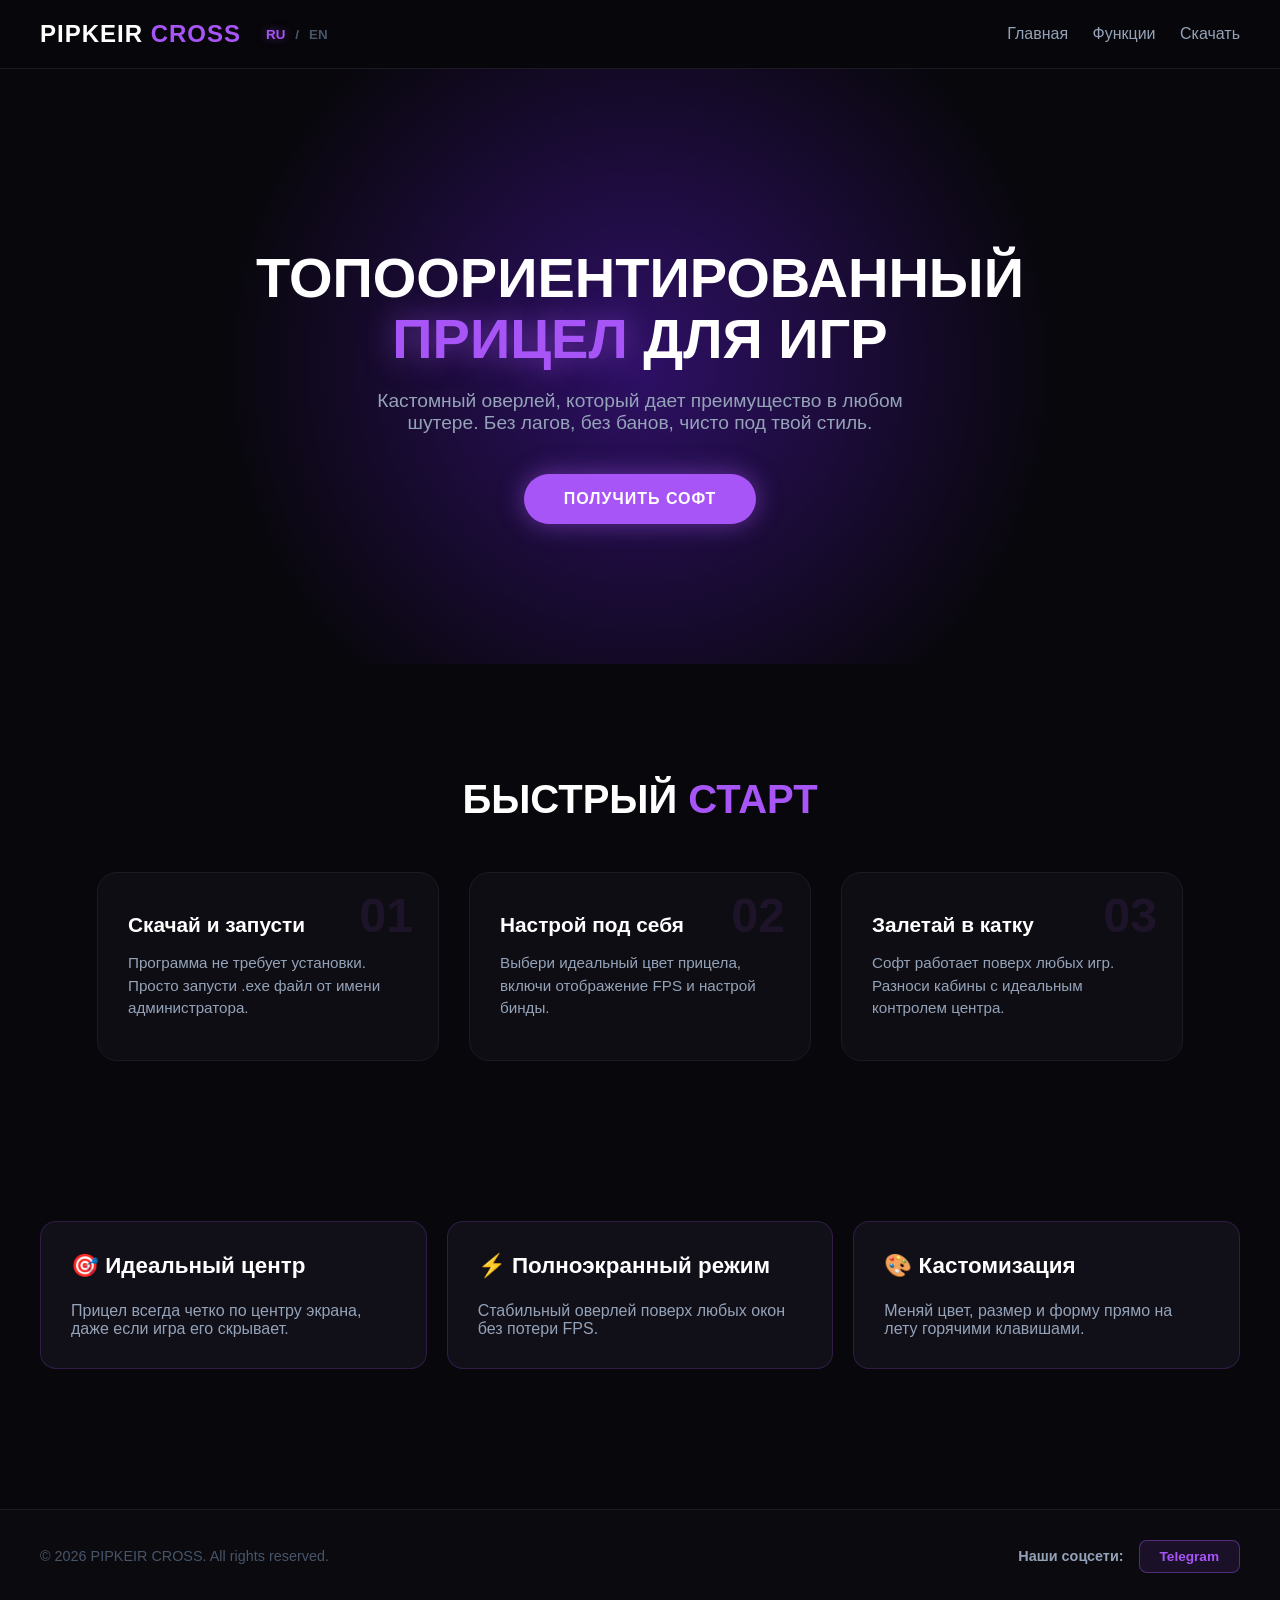
==== index.html @ e578c916 "Add files via upload" ====
<!DOCTYPE html>
<html lang="ru">
<head>
    <meta charset="UTF-8">
    <meta name="viewport" content="width=device-width, initial-scale=1.0">
    <title>PIPKEIR CROSSHAIR — Лучший прицел для шутеров</title>
    <link rel="stylesheet" href="style.css">
</head>
<body>

    <!-- Навигация (Шапка сайта) -->
    <nav class="navbar">
        <div class="nav-left">
            <div class="logo">PIPKEIR <span>CROSS</span></div>
            <div class="lang-switch">
                <button id="lang-ru" class="lang-btn active">RU</button>
                <span>/</span>
                <button id="lang-en" class="lang-btn">EN</button>
            </div>
        </div>
        <div class="nav-links">
            <a href="index.html" data-translate="nav-main">Главная</a>
            <a href="functions.html" data-translate="nav-features">Функции</a>
            <a href="#" data-translate="nav-download">Скачать</a>
        </div>
    </nav>

    <!-- Главный экран -->
    <header class="hero">
        <h1 data-translate="hero-title">ТОПООРИЕНТИРОВАННЫЙ <br><span>ПРИЦЕЛ</span> ДЛЯ ИГР</h1>
        <p data-translate="hero-subtitle">Кастомный оверлей, который дает преимущество в любом шутере. Без лагов, без банов, чисто под твой стиль.</p>
        <a href="#" class="download-btn" data-translate="hero-btn">ПОЛУЧИТЬ СОФТ</a>
    </header>

    <!-- Новая секция: Как это работает (Делает сайт длиннее и солиднее) -->
    <section class="how-it-works">
        <h2 data-translate="how-title">БЫСТРЫЙ <span>СТАРТ</span></h2>
        <div class="steps-container">
            <div class="step-card">
                <div class="step-num">01</div>
                <h4 data-translate="step1-title">Скачай и запусти</h4>
                <p data-translate="step1-desc">Программа не требует установки. Просто запусти .exe файл от имени администратора.</p>
            </div>
            <div class="step-card">
                <div class="step-num">02</div>
                <h4 data-translate="step2-title">Настрой под себя</h4>
                <p data-translate="step2-desc">Выбери идеальный цвет прицела, включи отображение FPS и настрой бинды.</p>
            </div>
            <div class="step-card">
                <div class="step-num">03</div>
                <h4 data-translate="step3-title">Залетай в катку</h4>
                <p data-translate="step3-desc">Софт работает поверх любых игр. Разноси кабины с идеальным контролем центра.</p>
            </div>
        </div>
    </section>

    <!-- Карточки в стиле Бенто -->
    <section class="features">
        <div class="bento-grid">
            <div class="bento-card">
                <h3 data-translate="card1-title">🎯 Идеальный центр</h3>
                <p data-translate="card1-desc">Прицел всегда четко по центру экрана, даже если игра его скрывает.</p>
            </div>
            <div class="bento-card">
                <h3 data-translate="card2-title">⚡ Полноэкранный режим</h3>
                <p data-translate="card2-desc">Стабильный оверлей поверх любых окон без потери FPS.</p>
            </div>
            <div class="bento-card">
                <h3 data-translate="card3-title">🎨 Кастомизация</h3>
                <p data-translate="card3-desc">Меняй цвет, размер и форму прямо на лету горячими клавишами.</p>
            </div>
        </div>
    </section>

    <script>
        const translations = {
            ru: {
                "nav-main": "Главная", "nav-features": "Функции", "nav-download": "Скачать",
                "hero-title": "ТОПООРИЕНТИРОВАННЫЙ <br><span>ПРИЦЕЛ</span> ДЛЯ ИГР",
                "hero-subtitle": "Кастомный оверлей, который дает преимущество в любом шутере. Без лагов, без банов, чисто под твой стиль.",
                "hero-btn": "ПОЛУЧИТЬ СОФТ",
                "how-title": "БЫСТРЫЙ <span>СТАРТ</span>",
                "step1-title": "Скачай и запусти", "step1-desc": "Программа не требует установки. Просто запусти .exe файл от имени администратора.",
                "step2-title": "Настрой под себя", "step2-desc": "Выбери идеальный цвет прицела, включи отображение FPS и настрой бинды.",
                "step3-title": "Залетай в катку", "step3-desc": "Софт работает поверх любых игр. Разноси кабины с идеальным контролем центра.",
                "card1-title": "🎯 Идеальный центр", "card1-desc": "Прицел всегда четко по центру экрана, даже если игра его скрывает.",
                "card2-title": "⚡ Полноэкранный режим", "card2-desc": "Стабильный оверлей поверх любых окон без потери FPS.",
                "card3-title": "🎨 Кастомизация", "card3-desc": "Меняй цвет, размер и форму прямо на лету горячими клавишами."
                "footer-social": "Наши соцсети:",
            },
            en: {
                "nav-main": "Home", "nav-features": "Features", "nav-download": "Download",
                "hero-title": "TOP-TIER <br><span>CROSSHAIR</span> FOR GAMES",
                "hero-subtitle": "Custom overlay that gives you an edge in any shooter. No lags, no bans, tailored exactly to your style.",
                "hero-btn": "GET SOFTWARE",
                "how-title": "QUICK <span>START</span>",
                "step1-title": "Download & Run", "step1-desc": "The program requires no installation. Just run the .exe file as administrator.",
                "step2-title": "Customize It", "step2-desc": "Choose your perfect crosshair color, enable FPS counter, and set up your hotkeys.",
                "step3-title": "Enter the Game", "step3-desc": "The software works on top of any game. Dominate with absolute center control.",
                "card1-title": "🎯 Perfect Center", "card1-desc": "The crosshair is always perfectly centered, even if the game hides it.",
                "card2-title": "⚡ Fullscreen Mode", "card2-desc": "Stable overlay on top of any window with zero FPS loss.",
                "card3-title": "🎨 Customization", "card3-desc": "Change color, size, and shape on the fly using hotkeys."
                "footer-social": "Our socials:",
            }
        };

        const btnRu = document.getElementById('lang-ru');
        const btnEn = document.getElementById('lang-en');

        function setLanguage(lang) {
            document.querySelectorAll('[data-translate]').forEach(el => {
                const key = el.getAttribute('data-translate');
                if (translations[lang][key]) { el.innerHTML = translations[lang][key]; }
            });
            document.title = lang === 'ru' ? 'PIPKEIR CROSSHAIR — Лучший прицел для шутеров' : 'PIPKEIR CROSSHAIR — Best Crosshair Overlay';
        }

        btnRu.addEventListener('click', () => { btnRu.classList.add('active'); btnEn.classList.remove('active'); setLanguage('ru'); });
        btnEn.addEventListener('click', () => { btnEn.classList.add('active'); btnRu.classList.remove('active'); setLanguage('en'); });
    </script>

        <!-- Стильный подвал сайта -->
    <footer class="site-footer">
        <div class="footer-container">
            <div class="footer-left">
                <p>© 2026 PIPKEIR CROSS. All rights reserved.</p>
            </div>
            <div class="footer-right">
                <span data-translate="footer-social">Наши соцсети:</span>
                <a href="https://t.me/pipkair" target="_blank" class="footer-tg-btn">Telegram</a>
            </div>
        </div>
    </footer>

</body>
</html>
---- style.css ----
/* --- Тот самый красивый неоновый скроллбар --- */
/* Дорожка прокрутки */
::-webkit-scrollbar {
    width: 10px;
    background-color: #08070b;
}
/* Ползунок */
::-webkit-scrollbar-thumb {
    background: #a855f7;
    border-radius: 10px;
    border: 2px solid #08070b;
}
/* Ползунок при наведении мыши */
::-webkit-scrollbar-thumb:hover {
    background: #c084fc;
    box-shadow: 0 0 15px #a855f7;
}

/* Общие настройки */
body {
    margin: 0;
    padding: 0;
    background-color: #08070b;
    color: #fff;
    font-family: 'Segoe UI', Roboto, sans-serif;
    scroll-behavior: smooth;
}

/* Шапка сайта */
.navbar {
    display: flex;
    justify-content: space-between;
    align-items: center;
    padding: 20px 40px;
    background: rgba(8, 7, 11, 0.9);
    border-bottom: 1px solid #1c1a24;
    position: sticky;
    top: 0;
    z-index: 100;
}

.nav-left {
    display: flex;
    align-items: center;
    gap: 20px;
}

.logo {
    font-weight: 900;
    font-size: 1.5rem;
    letter-spacing: 1px;
}

.logo span {
    color: #a855f7;
}

/* Кнопки переключения языка */
.lang-switch {
    display: flex;
    align-items: center;
    gap: 5px;
    color: #475569;
    font-size: 0.85rem;
    font-weight: 600;
}

.lang-btn {
    background: none;
    border: none;
    color: #475569;
    cursor: pointer;
    font-weight: 700;
    padding: 2px 5px;
    transition: 0.3s;
}

.lang-btn:hover { color: #94a3b8; }
.lang-btn.active {
    color: #a855f7;
    text-shadow: 0 0 10px rgba(168, 85, 247, 0.5);
}

.nav-links a {
    color: #94a3b8;
    text-decoration: none;
    margin-left: 20px;
    font-weight: 500;
    transition: 0.3s;
}

.nav-links a:hover { color: #a855f7; }

/* Главный экран */
.hero {
    text-align: center;
    padding: 140px 20px;
    background: radial-gradient(circle at center, #2e1065 0%, #08070b 60%);
}

.hero h1 {
    font-size: 3.5rem;
    font-weight: 900;
    line-height: 1.1;
    margin-bottom: 20px;
}

.hero h1 span {
    color: #a855f7;
    text-shadow: 0 0 30px rgba(168, 85, 247, 0.6);
}

.hero p {
    color: #94a3b8;
    max-width: 600px;
    margin: 0 auto 40px auto;
    font-size: 1.2rem;
}

.download-btn {
    display: inline-block;
    background: #a855f7;
    color: #fff;
    padding: 16px 40px;
    border-radius: 50px;
    text-decoration: none;
    font-weight: 700;
    letter-spacing: 1px;
    box-shadow: 0 0 25px rgba(168, 85, 247, 0.5);
    transition: 0.3s;
}

.download-btn:hover {
    transform: scale(1.05);
    background: #c084fc;
    box-shadow: 0 0 45px rgba(168, 85, 247, 0.9);
}

/* Секция: Быстрый старт */
.how-it-works {
    padding: 80px 40px;
    max-width: 1200px;
    margin: 0 auto;
    text-align: center;
}

.how-it-works h2 {
    font-size: 2.5rem;
    font-weight: 900;
    margin-bottom: 50px;
}

.how-it-works h2 span {
    color: #a855f7;
}

.steps-container {
    display: flex;
    flex-wrap: wrap;
    gap: 30px;
    justify-content: center;
}

.step-card {
    background: #0f0d14;
    border: 1px solid #1c1a24;
    padding: 40px 30px;
    border-radius: 20px;
    width: 280px;
    text-align: left;
    position: relative;
    transition: 0.3s;
}

.step-card:hover {
    border-color: rgba(168, 85, 247, 0.4);
    transform: translateY(-5px);
}

.step-num {
    font-size: 3rem;
    font-weight: 900;
    color: rgba(168, 85, 247, 0.1);
    position: absolute;
    top: 15px;
    right: 25px;
}

.step-card h4 {
    margin: 0 0 15px 0;
    font-size: 1.3rem;
    color: #fff;
}

.step-card p {
    color: #94a3b8;
    font-size: 0.95rem;
    margin: 0;
    line-height: 1.5;
}

/* Сетка карточек функций */
.features {
    padding: 80px 40px;
    max-width: 1200px;
    margin: 0 auto 50px auto;
}

.bento-grid {
    display: grid;
    grid-template-columns: repeat(auto-fit, minmax(300px, 1fr));
    gap: 20px;
}

.bento-card {
    background: #110f18;
    border: 1px solid rgba(168, 85, 247, 0.2);
    padding: 30px;
    border-radius: 16px;
    transition: 0.3s;
}

.bento-card h3 { margin-top: 0; font-size: 1.4rem; }
.bento-card p { color: #94a3b8; margin-bottom: 0; }
.bento-card:hover { border-color: #a855f7; transform: translateY(-5px); }

/* --- Стильный подвал (Footer) --- */
.site-footer {
    background-color: #0b0a0f; /* Чуть темнее основного фона для контраста */
    border-top: 1px solid #1c1a24;
    padding: 30px 40px;
    margin-top: 60px;
}

.footer-container {
    max-width: 1200px;
    margin: 0 auto;
    display: flex;
    justify-content: space-between;
    align-items: center;
    flex-wrap: wrap;
    gap: 20px;
}

.footer-left p {
    margin: 0;
    color: #475569;
    font-size: 0.9rem;
    font-weight: 500;
}

.footer-right {
    display: flex;
    align-items: center;
    gap: 15px;
}

.footer-right span {
    color: #94a3b8;
    font-size: 0.9rem;
    font-weight: 600;
}

.footer-tg-btn {
    display: inline-block;
    background: rgba(168, 85, 247, 0.1);
    border: 1px solid rgba(168, 85, 247, 0.4);
    color: #a855f7;
    text-decoration: none;
    padding: 8px 20px;
    border-radius: 8px;
    font-size: 0.85rem;
    font-weight: 700;
    transition: 0.3s ease;
}

/* Эффект при наведении на кнопку ТГ в подвале */
.footer-tg-btn:hover {
    background: #a855f7;
    color: #fff;
    box-shadow: 0 0 20px rgba(168, 85, 247, 0.6);
    transform: translateY(-2px);
}
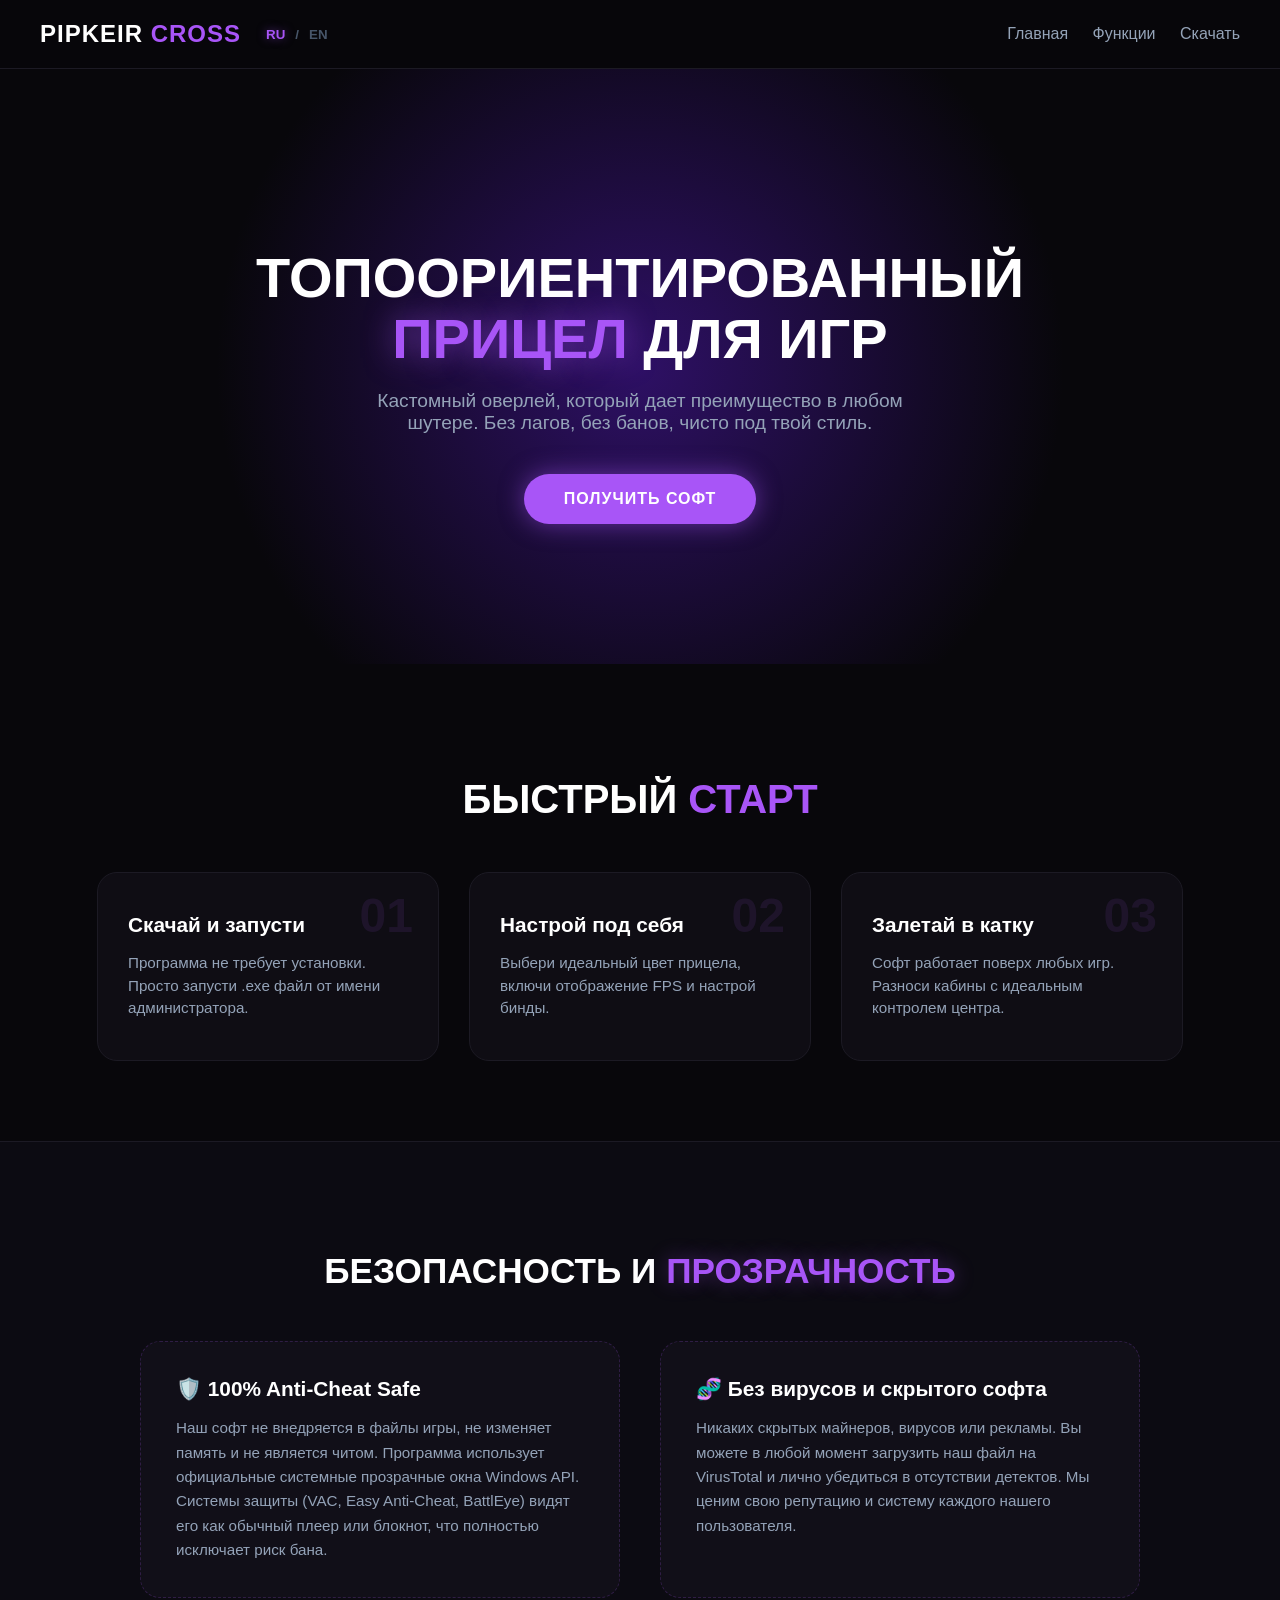
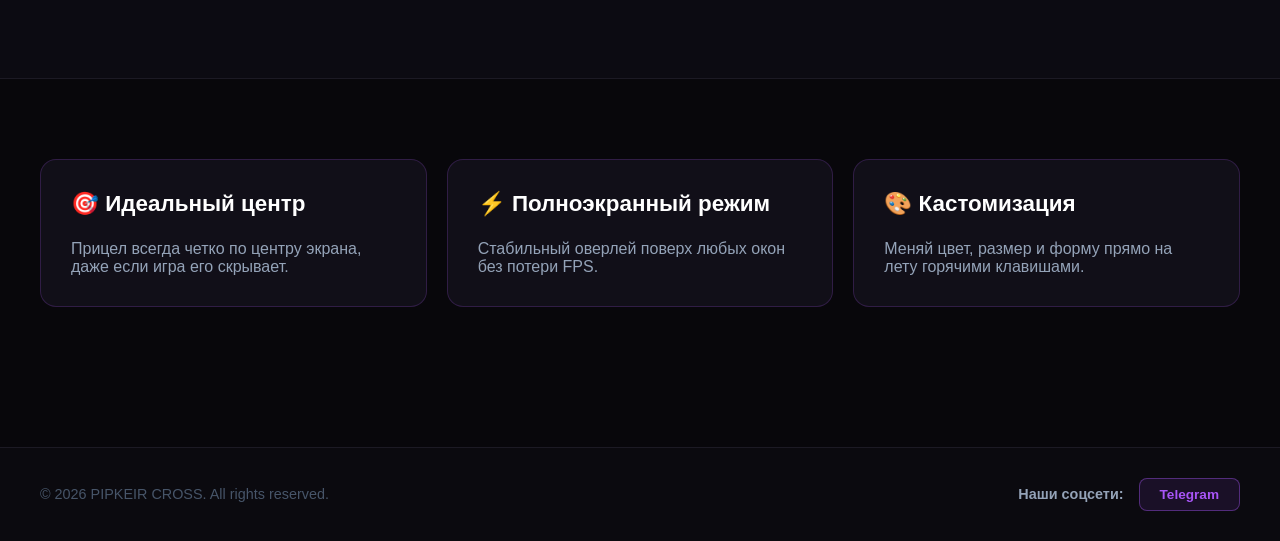
==== commit 64d6da49: "Add files via upload" ====
--- a/index.html
+++ b/index.html
@@ -4,6 +4,12 @@
     <meta charset="UTF-8">
     <meta name="viewport" content="width=device-width, initial-scale=1.0">
     <title>PIPKEIR CROSSHAIR — Лучший прицел для шутеров</title>
+    
+    <!-- КЛЮЧЕВЫЕ ТЕГИ ДЛЯ ПОИСКОВИКОВ (SEO) -->
+    <meta name="description" content="PIPKEIR CROSS — бесплатный смарт-оверлей прицела и счетчика FPS для шутеров. Безопасно для античитов, кастомизация, 0% нагрузки на систему.">
+    <meta name="keywords" content="pipkeir, pipkeir cross, pipkeir crosshair, прицел для шутеров, кастомный прицел, оверлей фпс, crosshair overlay, counter strike, rust, valorant софт">
+    <meta name="author" content="Pipkeir">
+
     <link rel="stylesheet" href="style.css">
 </head>
 <body>
@@ -32,7 +38,7 @@
         <a href="#" class="download-btn" data-translate="hero-btn">ПОЛУЧИТЬ СОФТ</a>
     </header>
 
-    <!-- Новая секция: Как это работает (Делает сайт длиннее и солиднее) -->
+    <!-- Секция: Быстрый старт -->
     <section class="how-it-works">
         <h2 data-translate="how-title">БЫСТРЫЙ <span>СТАРТ</span></h2>
         <div class="steps-container">
@@ -50,6 +56,23 @@
                 <div class="step-num">03</div>
                 <h4 data-translate="step3-title">Залетай в катку</h4>
                 <p data-translate="step3-desc">Софт работает поверх любых игр. Разноси кабины с идеальным контролем центра.</p>
+            </div>
+        </div>
+    </section>
+
+    <!-- НОВАЯ БОЛЬШАЯ ИНФОРМАЦИОННАЯ СЕКЦИЯ (Убирает подозрения) -->
+    <section class="trust-info">
+        <div class="trust-container">
+            <h2 data-translate="trust-title">БЕЗОПАСНОСТЬ И <span>ПРОЗРАЧНОСТЬ</span></h2>
+            <div class="trust-grid">
+                <div class="trust-box">
+                    <h4 data-translate="t1-title">🛡️ 100% Anti-Cheat Safe</h4>
+                    <p data-translate="t1-desc">Наш софт не внедряется в файлы игры, не изменяет память и не является читом. Программа использует официальные системные прозрачные окна Windows API. Системы защиты (VAC, Easy Anti-Cheat, BattlEye) видят его как обычный плеер или блокнот, что полностью исключает риск бана.</p>
+                </div>
+                <div class="trust-box">
+                    <h4 data-translate="t2-title">🧬 Без вирусов и скрытого софта</h4>
+                    <p data-translate="t2-desc">Никаких скрытых майнеров, вирусов или рекламы. Вы можете в любой момент загрузить наш файл на VirusTotal и лично убедиться в отсутствии детектов. Мы ценим свою репутацию и систему каждого нашего пользователя.</p>
+                </div>
             </div>
         </div>
     </section>
@@ -72,54 +95,7 @@
         </div>
     </section>
 
-    <script>
-        const translations = {
-            ru: {
-                "nav-main": "Главная", "nav-features": "Функции", "nav-download": "Скачать",
-                "hero-title": "ТОПООРИЕНТИРОВАННЫЙ <br><span>ПРИЦЕЛ</span> ДЛЯ ИГР",
-                "hero-subtitle": "Кастомный оверлей, который дает преимущество в любом шутере. Без лагов, без банов, чисто под твой стиль.",
-                "hero-btn": "ПОЛУЧИТЬ СОФТ",
-                "how-title": "БЫСТРЫЙ <span>СТАРТ</span>",
-                "step1-title": "Скачай и запусти", "step1-desc": "Программа не требует установки. Просто запусти .exe файл от имени администратора.",
-                "step2-title": "Настрой под себя", "step2-desc": "Выбери идеальный цвет прицела, включи отображение FPS и настрой бинды.",
-                "step3-title": "Залетай в катку", "step3-desc": "Софт работает поверх любых игр. Разноси кабины с идеальным контролем центра.",
-                "card1-title": "🎯 Идеальный центр", "card1-desc": "Прицел всегда четко по центру экрана, даже если игра его скрывает.",
-                "card2-title": "⚡ Полноэкранный режим", "card2-desc": "Стабильный оверлей поверх любых окон без потери FPS.",
-                "card3-title": "🎨 Кастомизация", "card3-desc": "Меняй цвет, размер и форму прямо на лету горячими клавишами."
-                "footer-social": "Наши соцсети:",
-            },
-            en: {
-                "nav-main": "Home", "nav-features": "Features", "nav-download": "Download",
-                "hero-title": "TOP-TIER <br><span>CROSSHAIR</span> FOR GAMES",
-                "hero-subtitle": "Custom overlay that gives you an edge in any shooter. No lags, no bans, tailored exactly to your style.",
-                "hero-btn": "GET SOFTWARE",
-                "how-title": "QUICK <span>START</span>",
-                "step1-title": "Download & Run", "step1-desc": "The program requires no installation. Just run the .exe file as administrator.",
-                "step2-title": "Customize It", "step2-desc": "Choose your perfect crosshair color, enable FPS counter, and set up your hotkeys.",
-                "step3-title": "Enter the Game", "step3-desc": "The software works on top of any game. Dominate with absolute center control.",
-                "card1-title": "🎯 Perfect Center", "card1-desc": "The crosshair is always perfectly centered, even if the game hides it.",
-                "card2-title": "⚡ Fullscreen Mode", "card2-desc": "Stable overlay on top of any window with zero FPS loss.",
-                "card3-title": "🎨 Customization", "card3-desc": "Change color, size, and shape on the fly using hotkeys."
-                "footer-social": "Our socials:",
-            }
-        };
-
-        const btnRu = document.getElementById('lang-ru');
-        const btnEn = document.getElementById('lang-en');
-
-        function setLanguage(lang) {
-            document.querySelectorAll('[data-translate]').forEach(el => {
-                const key = el.getAttribute('data-translate');
-                if (translations[lang][key]) { el.innerHTML = translations[lang][key]; }
-            });
-            document.title = lang === 'ru' ? 'PIPKEIR CROSSHAIR — Лучший прицел для шутеров' : 'PIPKEIR CROSSHAIR — Best Crosshair Overlay';
-        }
-
-        btnRu.addEventListener('click', () => { btnRu.classList.add('active'); btnEn.classList.remove('active'); setLanguage('ru'); });
-        btnEn.addEventListener('click', () => { btnEn.classList.add('active'); btnRu.classList.remove('active'); setLanguage('en'); });
-    </script>
-
-        <!-- Стильный подвал сайта -->
+    <!-- Подвал сайта -->
     <footer class="site-footer">
         <div class="footer-container">
             <div class="footer-left">
@@ -132,5 +108,56 @@
         </div>
     </footer>
 
-</body>
-</html>
+    <script>
+        const translations = {
+            ru: {
+                "nav-main": "Главная", "nav-features": "Функции", "nav-download": "Скачать",
+                "hero-title": "ТОПООРИЕНТИРОВАННЫЙ <br><span>ПРИЦЕЛ</span> ДЛЯ ИГР",
+                "hero-subtitle": "Кастомный оверлей, который дает преимущество в любом шутере. Без лагов, без банов, чисто под твой стиль.",
+                "hero-btn": "ПОЛУЧИТЬ СОФТ",
+                "how-title": "БЫСТРЫЙ <span>СТАРТ</span>",
+                "step1-title": "Скачай и запусти", "step1-desc": "Программа не требует установки. Просто запусти .exe файл от имени администратора.",
+                "step2-title": "Настрой под себя", "step2-desc": "Выбери идеальный цвет прицела, включи отображение FPS и настрой бинды.",
+                "step3-title": "Залетай в катку", "step3-desc": "Софт работает поверх любых игр. Разноси кабины с идеальным контролем центра.",
+                "trust-title": "БЕЗОПАСНОСТЬ И <span>ПРОЗРАЧНОСТЬ</span>",
+                "t1-title": "🛡️ 100% Anti-Cheat Safe", "t1-desc": "Наш софт не внедряется в файлы игры, не изменяет память и не является читом. Программа использует официальные системные прозрачные окна Windows API. Системы защиты (VAC, Easy Anti-Cheat, BattlEye) видят его как обычный плеер или блокнот, что полностью исключает риск бана.",
+                "t2-title": "🧬 Без вирусов и скрытого софта", "t2-desc": "Никаких скрытых майнеров, вирусов или рекламы. Вы можете в любой момент загрузить наш файл на VirusTotal и лично убедиться в отсутствии детектов. Мы ценим свою репутацию и систему каждого нашего пользователя.",
+                "card1-title": "🎯 Идеальный центр", "card1-desc": "Прицел всегда четко по центру экрана, даже если игра его скрывает.",
+                "card2-title": "⚡ Полноэкранный режим", "card2-desc": "Стабильный оверлей поверх любых окон без потери FPS.",
+                "card3-title": "🎨 Кастомизация", "card3-desc": "Меняй цвет, размер и форму прямо на лету горячими клавишами.",
+                "footer-social": "Наши соцсети:"
+            },
+            en: {
+                "nav-main": "Home", "nav-features": "Features", "nav-download": "Download",
+                "hero-title": "TOP-TIER <br><span>CROSSHAIR</span> FOR GAMES",
+                "hero-subtitle": "Custom overlay that gives you an edge in any shooter. No lags, no bans, tailored exactly to your style.",
+                "hero-btn": "GET SOFTWARE",
+                "how-title": "QUICK <span>START</span>",
+                "step1-title": "Download & Run", "step1-desc": "The program requires no installation. Just run the .exe file as administrator.",
+                "step2-title": "Customize It", "step2-desc": "Choose your perfect crosshair color, enable FPS counter, and set up your hotkeys.",
+                "step3-title": "Enter the Game", "step3-desc": "The software works on top of any game. Dominate with absolute center control.",
+                "trust-title": "SECURITY & <span>TRANSPARENCY</span>",
+                "t1-title": "🛡️ 100% Anti-Cheat Safe", "t1-desc": "Our software does not inject into game files, alter memory, or act as a cheat. The program uses official Windows API transparent windows. Anti-cheat systems (VAC, Easy Anti-Cheat, BattlEye) see it as a regular player or notepad, completely eliminating any ban risks.",
+                "t2-title": "🧬 No Viruses or Malware", "t2-desc": "No hidden miners, viruses, or ads. You can upload our file to VirusTotal at any time to verify zero detections. We value our reputation and the security of our users' systems.",
+                "card1-title": "🎯 Perfect Center", "card1-desc": "The crosshair is always perfectly centered, even if the game hides it.",
+                "card2-title": "⚡ Fullscreen Mode", "card2-desc": "Stable overlay on top of any window with zero FPS loss.",
+                "card3-title": "🎨 Customization", "card3-desc": "Change color, size, and shape on the fly using hotkeys.",
+                "footer-social": "Our socials:"
+            }
+        };
+
+        const btnRu = document.getElementById('lang-ru');
+        const btnEn = document.getElementById('lang-en');
+
+        function setLanguage(lang) {
+            document.querySelectorAll('[data-translate]').forEach(el => {
+                const key = el.getAttribute('data-translate');
+                if (translations[lang] && translations[lang][key]) { el.innerHTML = translations[lang][key]; }
+            });
+
+document.title = lang === 'ru' ? 'PIPKEIR CROSSHAIR — Лучший прицел для шутеров' : 'PIPKEIR CROSSHAIR — Best Crosshair Overlay';
+}
+if (btnRu && btnEn) {
+btnRu.addEventListener('click', () => { btnRu.classList.add('active'); btnEn.classList.remove('active'); setLanguage('ru'); });
+btnEn.addEventListener('click', () => { btnEn.classList.add('active'); btnRu.classList.remove('active'); setLanguage('en'); });
+}
--- a/style.css
+++ b/style.css
@@ -281,3 +281,57 @@
     box-shadow: 0 0 20px rgba(168, 85, 247, 0.6);
     transform: translateY(-2px);
 }
+ /* Секция: Безопасность и прозрачность (Блок доверия) */
+.trust-info {
+    background-color: #0c0b12;
+    border-top: 1px solid #1c1a24;
+    border-bottom: 1px solid #1c1a24;
+    padding: 80px 40px;
+}
+
+.trust-container {
+    max-width: 1000px;
+    margin: 0 auto;
+    text-align: center;
+}
+
+.trust-info h2 {
+    font-size: 2.2rem;
+    font-weight: 900;
+    margin-bottom: 50px;
+}
+
+.trust-info h2 span {
+    color: #a855f7;
+    text-shadow: 0 0 20px rgba(168, 85, 247, 0.4);
+}
+
+.trust-grid {
+    display: flex;
+    flex-wrap: wrap;
+    gap: 40px;
+    text-align: left;
+    justify-content: center;
+}
+
+.trust-box {
+    flex: 1;
+    min-width: 280px;
+    background: #110f18;
+    padding: 35px;
+    border-radius: 20px;
+    border: 1px dashed rgba(168, 85, 247, 0.2); /* Стильная пунктирная рамка */
+}
+
+.trust-box h4 {
+    margin: 0 0 15px 0;
+    font-size: 1.3rem;
+    color: #fff;
+}
+
+.trust-box p {
+    color: #94a3b8;
+    font-size: 0.95rem;
+    line-height: 1.6;
+    margin: 0;
+}
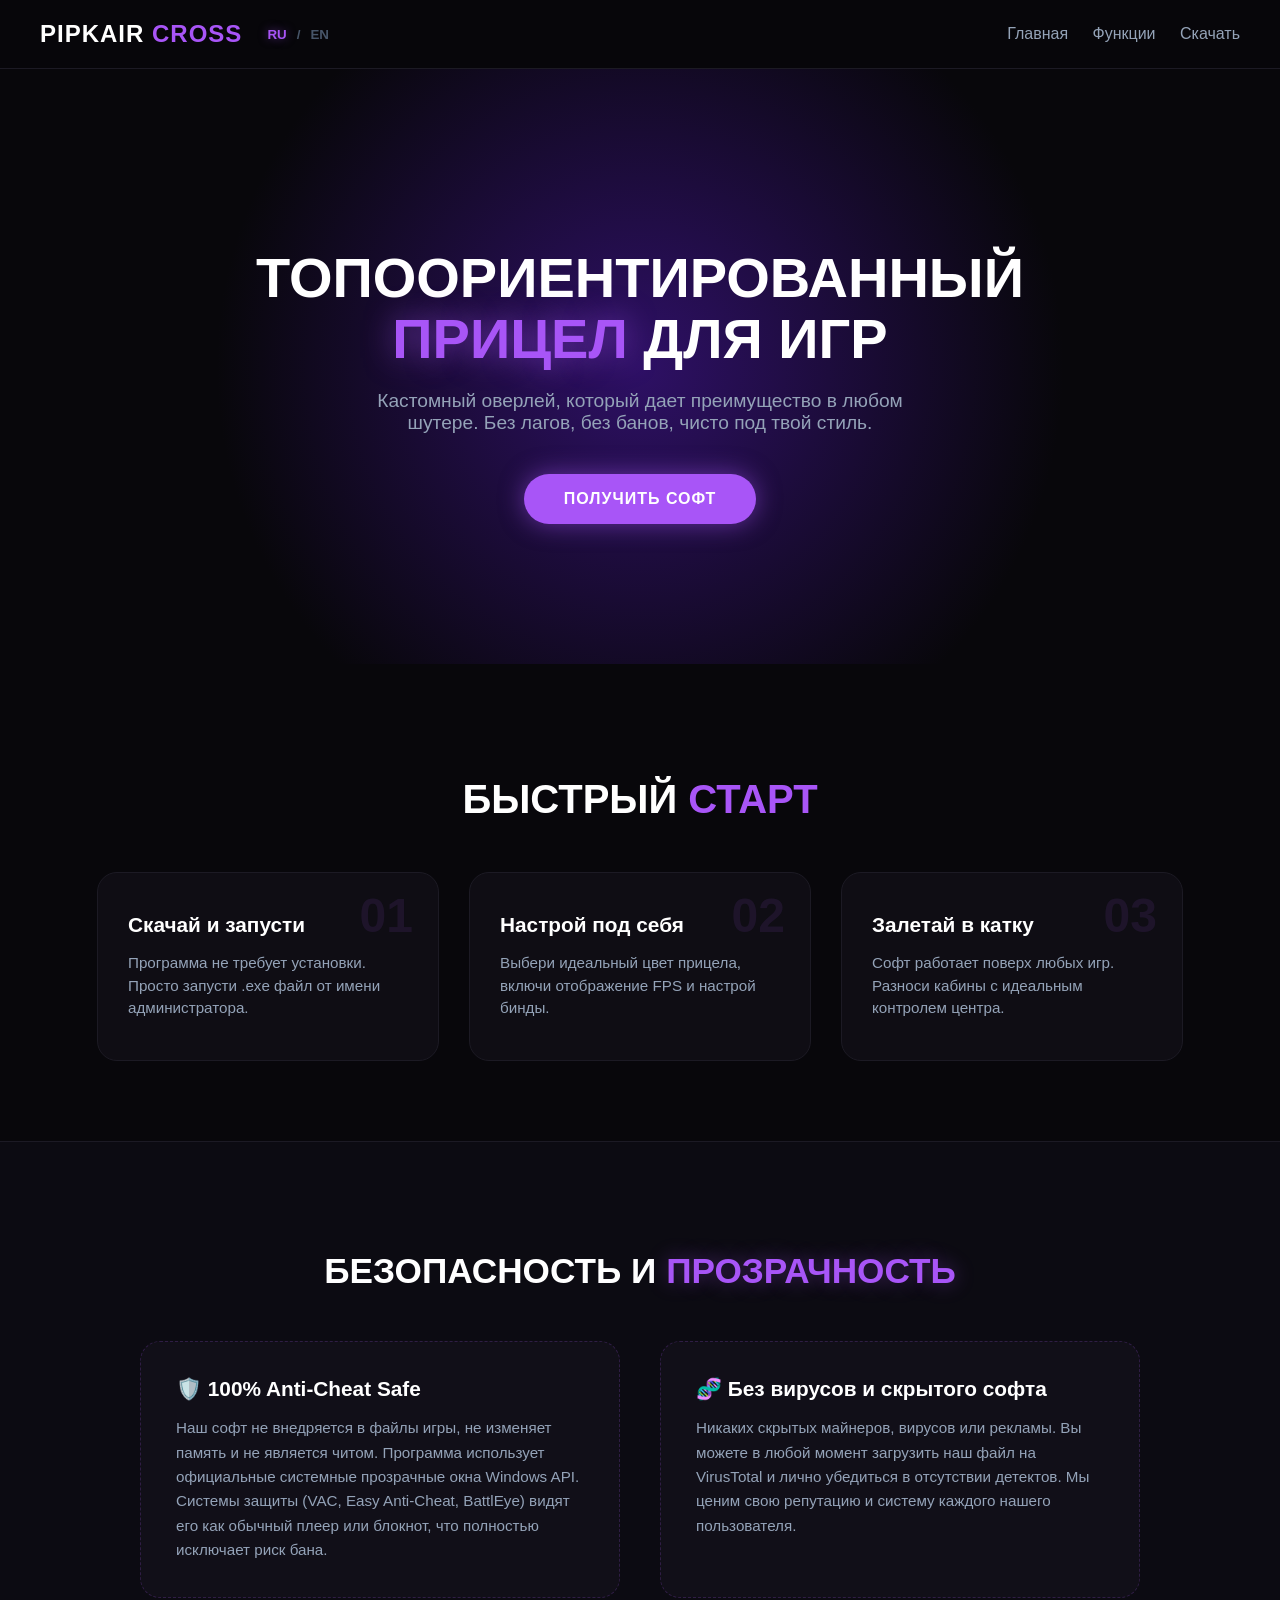
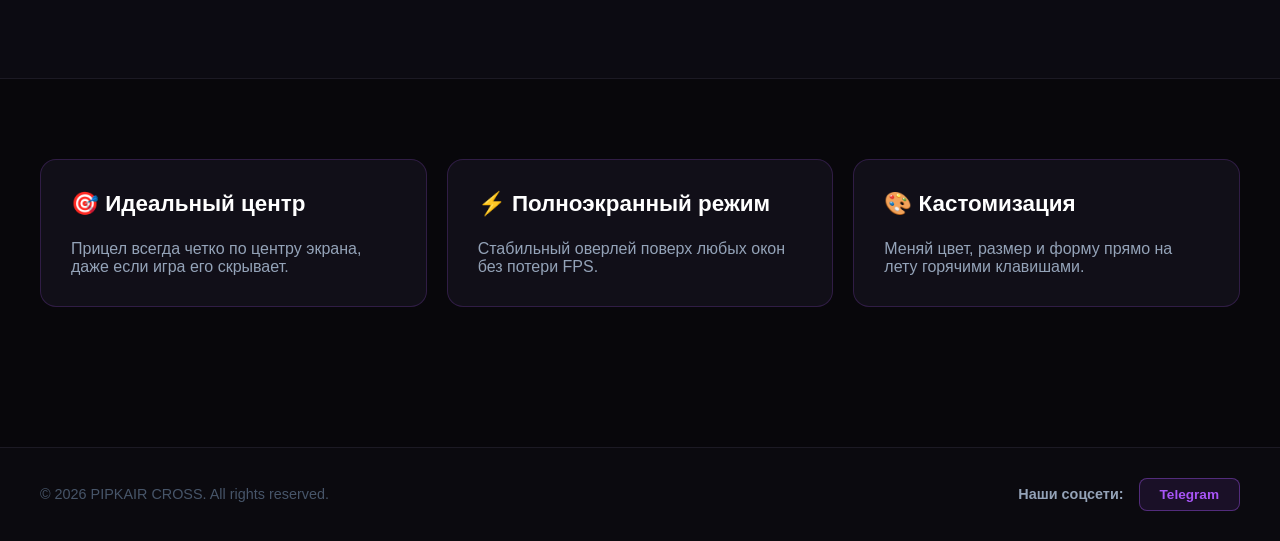
==== commit aa551d33: "Add files via upload" ====
--- a/index.html
+++ b/index.html
@@ -3,12 +3,12 @@
 <head>
     <meta charset="UTF-8">
     <meta name="viewport" content="width=device-width, initial-scale=1.0">
-    <title>PIPKEIR CROSSHAIR — Лучший прицел для шутеров</title>
+    <title>PIPKAIR CROSSHAIR — Лучший прицел для шутеров</title>
     
     <!-- КЛЮЧЕВЫЕ ТЕГИ ДЛЯ ПОИСКОВИКОВ (SEO) -->
-    <meta name="description" content="PIPKEIR CROSS — бесплатный смарт-оверлей прицела и счетчика FPS для шутеров. Безопасно для античитов, кастомизация, 0% нагрузки на систему.">
-    <meta name="keywords" content="pipkeir, pipkeir cross, pipkeir crosshair, прицел для шутеров, кастомный прицел, оверлей фпс, crosshair overlay, counter strike, rust, valorant софт">
-    <meta name="author" content="Pipkeir">
+    <meta name="description" content="PIPKAIR CROSS — бесплатный смарт-оверлей прицела и счетчика FPS для шутеров. Безопасно для античитов, кастомизация, 0% нагрузки на систему.">
+    <meta name="keywords" content="pipkair, pipkair cross, pipkair crosshair, прицел для шутеров, кастомный прицел, оверлей фпс, crosshair overlay, counter strike, rust, valorant софт">
+    <meta name="author" content="Pipkair">
 
     <link rel="stylesheet" href="style.css">
 </head>
@@ -17,7 +17,7 @@
     <!-- Навигация (Шапка сайта) -->
     <nav class="navbar">
         <div class="nav-left">
-            <div class="logo">PIPKEIR <span>CROSS</span></div>
+            <div class="logo">PIPKAIR <span>CROSS</span></div>
             <div class="lang-switch">
                 <button id="lang-ru" class="lang-btn active">RU</button>
                 <span>/</span>
@@ -27,7 +27,7 @@
         <div class="nav-links">
             <a href="index.html" data-translate="nav-main">Главная</a>
             <a href="functions.html" data-translate="nav-features">Функции</a>
-            <a href="#" data-translate="nav-download">Скачать</a>
+            <a href="download.html" data-translate="nav-download">Скачать</a>
         </div>
     </nav>
 
@@ -35,7 +35,7 @@
     <header class="hero">
         <h1 data-translate="hero-title">ТОПООРИЕНТИРОВАННЫЙ <br><span>ПРИЦЕЛ</span> ДЛЯ ИГР</h1>
         <p data-translate="hero-subtitle">Кастомный оверлей, который дает преимущество в любом шутере. Без лагов, без банов, чисто под твой стиль.</p>
-        <a href="#" class="download-btn" data-translate="hero-btn">ПОЛУЧИТЬ СОФТ</a>
+        <a href="download.html" class="download-btn" data-translate="hero-btn">ПОЛУЧИТЬ СОФТ</a>
     </header>
 
     <!-- Секция: Быстрый старт -->
@@ -99,7 +99,7 @@
     <footer class="site-footer">
         <div class="footer-container">
             <div class="footer-left">
-                <p>© 2026 PIPKEIR CROSS. All rights reserved.</p>
+                <p>© 2026 PIPKAIR CROSS. All rights reserved.</p>
             </div>
             <div class="footer-right">
                 <span data-translate="footer-social">Наши соцсети:</span>
@@ -108,40 +108,60 @@
         </div>
     </footer>
 
-    <script>
+        <script>
         const translations = {
             ru: {
-                "nav-main": "Главная", "nav-features": "Функции", "nav-download": "Скачать",
+                "nav-main": "Главная", 
+                "nav-features": "Функции", 
+                "nav-download": "Скачать",
                 "hero-title": "ТОПООРИЕНТИРОВАННЫЙ <br><span>ПРИЦЕЛ</span> ДЛЯ ИГР",
                 "hero-subtitle": "Кастомный оверлей, который дает преимущество в любом шутере. Без лагов, без банов, чисто под твой стиль.",
                 "hero-btn": "ПОЛУЧИТЬ СОФТ",
                 "how-title": "БЫСТРЫЙ <span>СТАРТ</span>",
-                "step1-title": "Скачай и запусти", "step1-desc": "Программа не требует установки. Просто запусти .exe файл от имени администратора.",
-                "step2-title": "Настрой под себя", "step2-desc": "Выбери идеальный цвет прицела, включи отображение FPS и настрой бинды.",
-                "step3-title": "Залетай в катку", "step3-desc": "Софт работает поверх любых игр. Разноси кабины с идеальным контролем центра.",
+                "step1-title": "Скачай и запусти", 
+                "step1-desc": "Программа не требует установки. Просто запусти .exe файл от имени администратора.",
+                "step2-title": "Настрой под себя", 
+                "step2-desc": "Выбери идеальный цвет прицела, включи отображение FPS и настрой бинды.",
+                "step3-title": "Залетай в катку", 
+                "step3-desc": "Софт работает поверх любых игр. Разноси кабины с идеальным контролем центра.",
                 "trust-title": "БЕЗОПАСНОСТЬ И <span>ПРОЗРАЧНОСТЬ</span>",
-                "t1-title": "🛡️ 100% Anti-Cheat Safe", "t1-desc": "Наш софт не внедряется в файлы игры, не изменяет память и не является читом. Программа использует официальные системные прозрачные окна Windows API. Системы защиты (VAC, Easy Anti-Cheat, BattlEye) видят его как обычный плеер или блокнот, что полностью исключает риск бана.",
-                "t2-title": "🧬 Без вирусов и скрытого софта", "t2-desc": "Никаких скрытых майнеров, вирусов или рекламы. Вы можете в любой момент загрузить наш файл на VirusTotal и лично убедиться в отсутствии детектов. Мы ценим свою репутацию и систему каждого нашего пользователя.",
-                "card1-title": "🎯 Идеальный центр", "card1-desc": "Прицел всегда четко по центру экрана, даже если игра его скрывает.",
-                "card2-title": "⚡ Полноэкранный режим", "card2-desc": "Стабильный оверлей поверх любых окон без потери FPS.",
-                "card3-title": "🎨 Кастомизация", "card3-desc": "Меняй цвет, размер и форму прямо на лету горячими клавишами.",
+                "t1-title": "🛡️ 100% Anti-Cheat Safe", 
+                "t1-desc": "Наш софт не внедряется в файлы игры, не изменяет память и не является читом. Программа использует официальные системные прозрачные окна Windows API. Системы защиты (VAC, Easy Anti-Cheat, BattlEye) видят его как обычный плеер или блокнот, что полностью исключает риск бана.",
+                "t2-title": "🧬 Без вирусов и скрытого софта", 
+                "t2-desc": "Никаких скрытых майнеров, вирусов или рекламы. Вы можете в любой момент загрузить наш файл на VirusTotal и лично убедиться в отсутствии детектов. Мы ценим свою репутацию и систему каждого нашего пользователя.",
+                "card1-title": "🎯 Идеальный центр", 
+                "card1-desc": "Прицел всегда четко по центру экрана, даже если игра его скрывает.",
+                "card2-title": "⚡ Полноэкранный режим", 
+                "card2-desc": "Стабильный оверлей поверх любых окон без потери FPS.",
+                "card3-title": "🎨 Кастомизация", 
+                "card3-desc": "Меняй цвет, размер и форму прямо на лету горячими клавишами.",
                 "footer-social": "Наши соцсети:"
             },
             en: {
-                "nav-main": "Home", "nav-features": "Features", "nav-download": "Download",
+                "nav-main": "Home", 
+                "nav-features": "Features", 
+                "nav-download": "Download",
                 "hero-title": "TOP-TIER <br><span>CROSSHAIR</span> FOR GAMES",
                 "hero-subtitle": "Custom overlay that gives you an edge in any shooter. No lags, no bans, tailored exactly to your style.",
                 "hero-btn": "GET SOFTWARE",
                 "how-title": "QUICK <span>START</span>",
-                "step1-title": "Download & Run", "step1-desc": "The program requires no installation. Just run the .exe file as administrator.",
-                "step2-title": "Customize It", "step2-desc": "Choose your perfect crosshair color, enable FPS counter, and set up your hotkeys.",
-                "step3-title": "Enter the Game", "step3-desc": "The software works on top of any game. Dominate with absolute center control.",
+                "step1-title": "Download & Run", 
+                "step1-desc": "The program requires no installation. Just run the .exe file as administrator.",
+                "step2-title": "Customize It", 
+                "step2-desc": "Choose your perfect crosshair color, enable FPS counter, and set up your hotkeys.",
+                "step3-title": "Enter the Game", 
+                "step3-desc": "The software works on top of any game. Dominate with absolute center control.",
                 "trust-title": "SECURITY & <span>TRANSPARENCY</span>",
-                "t1-title": "🛡️ 100% Anti-Cheat Safe", "t1-desc": "Our software does not inject into game files, alter memory, or act as a cheat. The program uses official Windows API transparent windows. Anti-cheat systems (VAC, Easy Anti-Cheat, BattlEye) see it as a regular player or notepad, completely eliminating any ban risks.",
-                "t2-title": "🧬 No Viruses or Malware", "t2-desc": "No hidden miners, viruses, or ads. You can upload our file to VirusTotal at any time to verify zero detections. We value our reputation and the security of our users' systems.",
-                "card1-title": "🎯 Perfect Center", "card1-desc": "The crosshair is always perfectly centered, even if the game hides it.",
-                "card2-title": "⚡ Fullscreen Mode", "card2-desc": "Stable overlay on top of any window with zero FPS loss.",
-                "card3-title": "🎨 Customization", "card3-desc": "Change color, size, and shape on the fly using hotkeys.",
+                "t1-title": "🛡️ 100% Anti-Cheat Safe", 
+                "t1-desc": "Our software does not inject into game files, alter memory, or act as a cheat. The program uses official Windows API transparent windows. Anti-cheat systems (VAC, Easy Anti-Cheat, BattlEye) see it as a regular player or notepad, completely eliminating any ban risks.",
+                "t2-title": "🧬 No Viruses or Malware", 
+                "t2-desc": "No hidden miners, viruses, or ads. You can upload our file to VirusTotal at any time to verify zero detections. We value our reputation and the security of our users' systems.",
+                "card1-title": "🎯 Perfect Center", 
+                "card1-desc": "The crosshair is always perfectly centered, even if the game hides it.",
+                "card2-title": "⚡ Fullscreen Mode", 
+                "card2-desc": "Stable overlay on top of any window with zero FPS loss.",
+                "card3-title": "🎨 Customization", 
+                "card3-desc": "Change color, size, and shape on the fly using hotkeys.",
                 "footer-social": "Our socials:"
             }
         };
@@ -152,12 +172,23 @@
         function setLanguage(lang) {
             document.querySelectorAll('[data-translate]').forEach(el => {
                 const key = el.getAttribute('data-translate');
-                if (translations[lang] && translations[lang][key]) { el.innerHTML = translations[lang][key]; }
+                if (translations[lang] && translations[lang][key]) { 
+                    el.innerHTML = translations[lang][key]; 
+                }
             });
+            document.title = lang === 'ru' ? 'PIPKAIR CROSSHAIR — Лучший прицел для шутеров' : 'PIPKAIR CROSSHAIR — Best Crosshair Overlay';
+        }
 
-document.title = lang === 'ru' ? 'PIPKEIR CROSSHAIR — Лучший прицел для шутеров' : 'PIPKEIR CROSSHAIR — Best Crosshair Overlay';
-}
-if (btnRu && btnEn) {
-btnRu.addEventListener('click', () => { btnRu.classList.add('active'); btnEn.classList.remove('active'); setLanguage('ru'); });
-btnEn.addEventListener('click', () => { btnEn.classList.add('active'); btnRu.classList.remove('active'); setLanguage('en'); });
-}+        if (btnRu && btnEn) {
+            btnRu.addEventListener('click', () => { 
+                btnRu.classList.add('active'); 
+                btnEn.classList.remove('active'); 
+                setLanguage('ru'); 
+            });
+            btnEn.addEventListener('click', () => { 
+                btnEn.classList.add('active'); 
+                btnRu.classList.remove('active'); 
+                setLanguage('en'); 
+            });
+        }
+    </script>
--- a/style.css
+++ b/style.css
@@ -335,3 +335,24 @@
     line-height: 1.6;
     margin: 0;
 }
+ /* --- Кнопка VirusTotal в секции скачивания --- */
+.vt-btn {
+    display: inline-block;
+    background: rgba(34, 197, 94, 0.05); /* Легкий прозрачный зеленый фон */
+    border: 1px dashed #22c55e; /* Пунктирная зеленая рамка */
+    color: #22c55e;
+    text-decoration: none;
+    padding: 10px 20px;
+    border-radius: 8px;
+    font-weight: 700;
+    font-size: 0.85rem;
+    margin-top: 15px; /* Отступ от кнопки скачивания */
+    transition: 0.3s ease;
+}
+
+.vt-btn:hover {
+    background: #22c55e;
+    color: #fff;
+    box-shadow: 0 0 25px rgba(34, 197, 94, 0.6);
+    transform: translateY(-2px);
+}
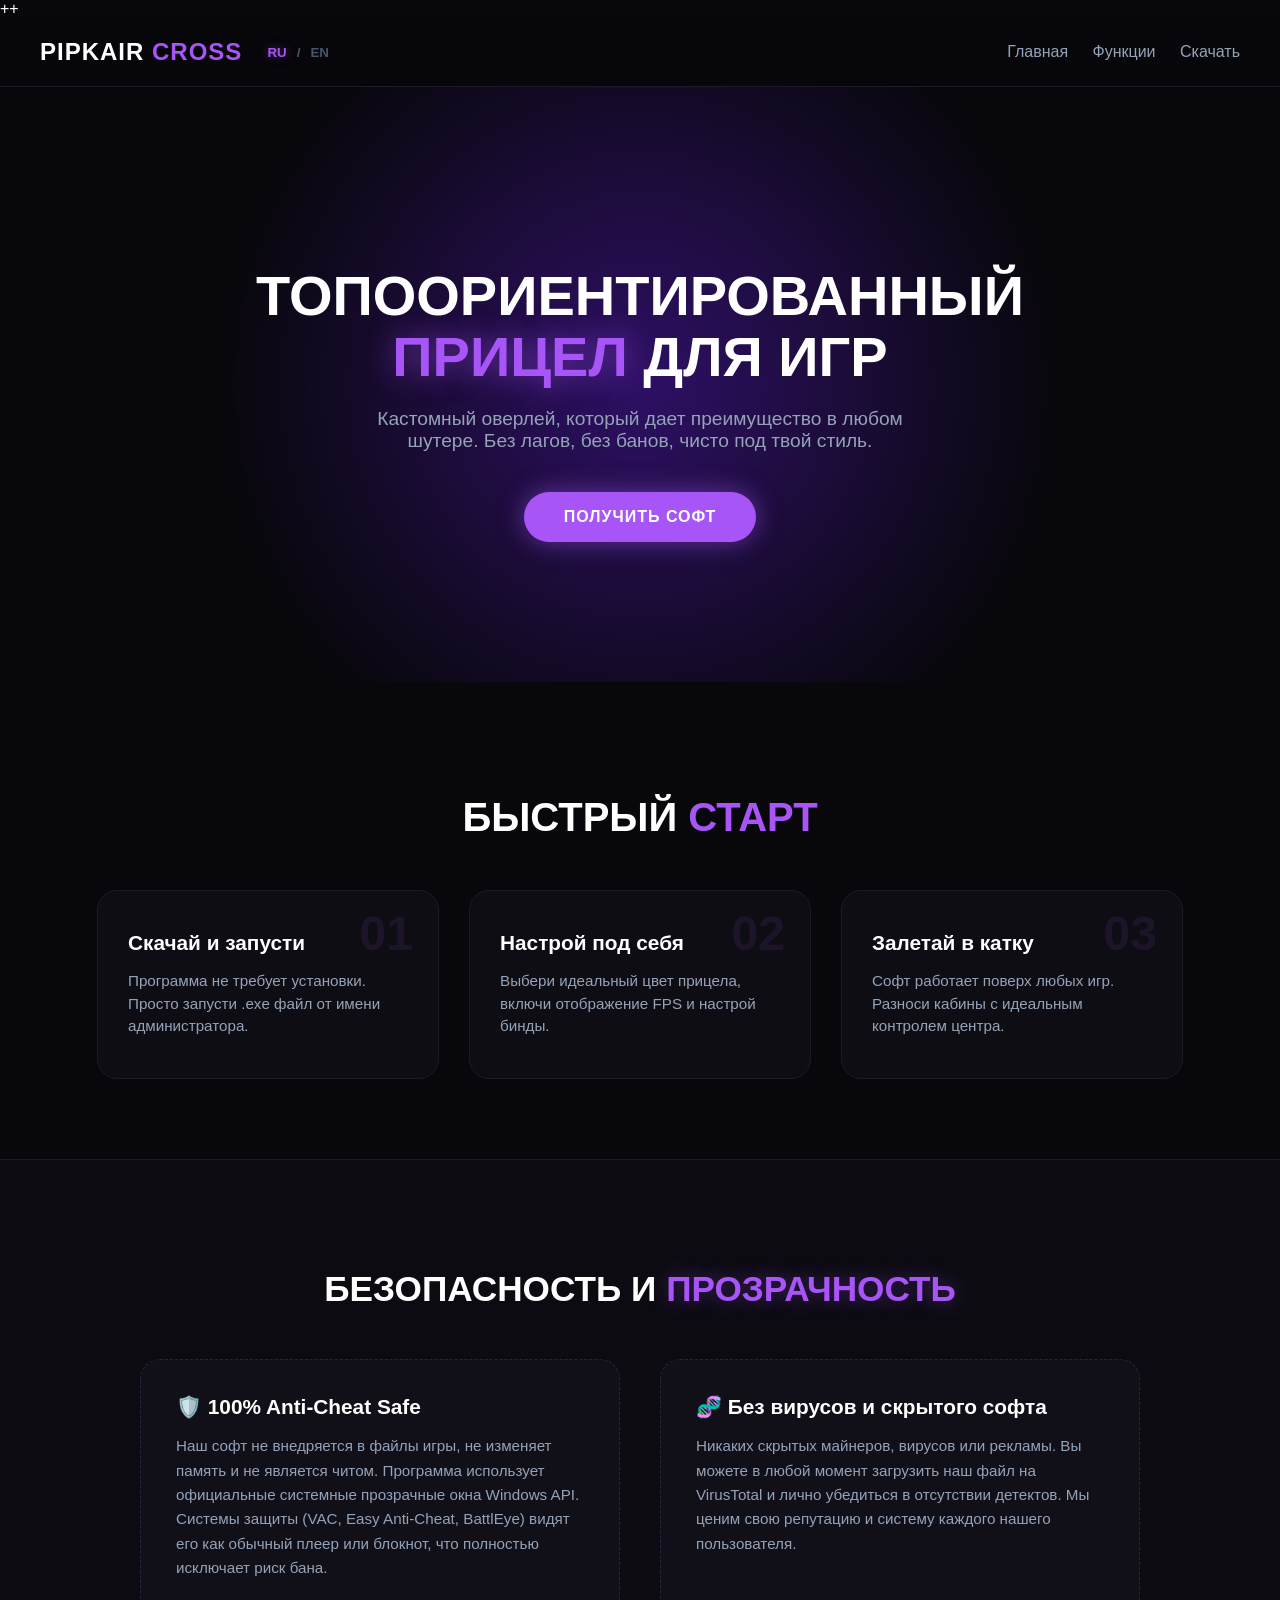
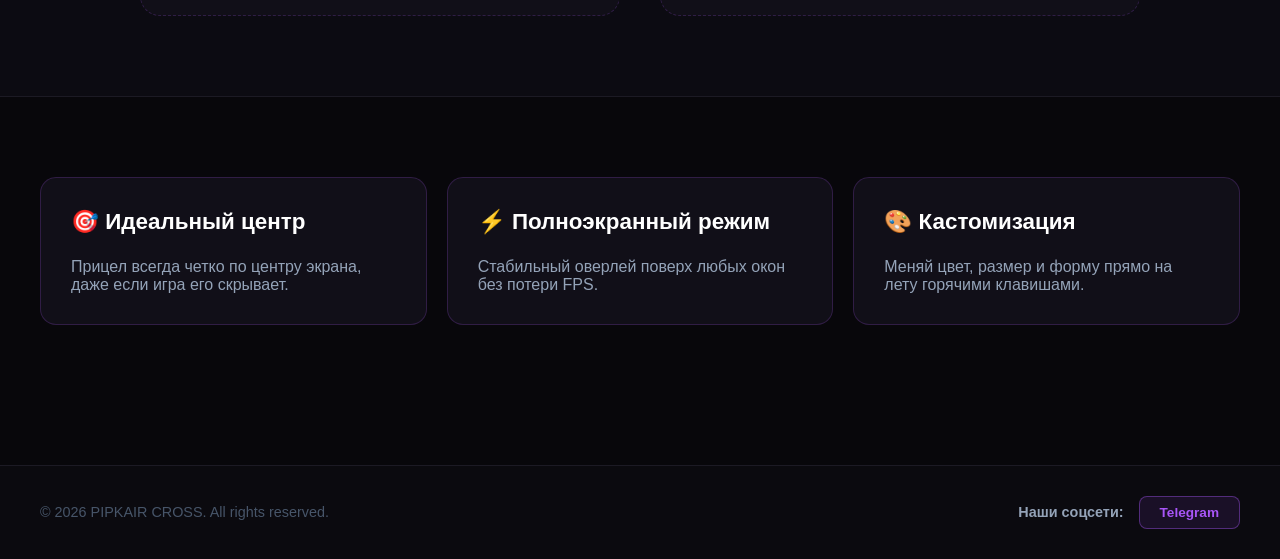
==== commit 093b2743: "Add files via upload" ====
--- a/index.html
+++ b/index.html
@@ -1,4 +1,4 @@
-<!DOCTYPE html>
+++<!DOCTYPE html>
 <html lang="ru">
 <head>
     <meta charset="UTF-8">
@@ -9,6 +9,7 @@
     <meta name="description" content="PIPKAIR CROSS — бесплатный смарт-оверлей прицела и счетчика FPS для шутеров. Безопасно для античитов, кастомизация, 0% нагрузки на систему.">
     <meta name="keywords" content="pipkair, pipkair cross, pipkair crosshair, прицел для шутеров, кастомный прицел, оверлей фпс, crosshair overlay, counter strike, rust, valorant софт">
     <meta name="author" content="Pipkair">
+    <meta name="google-site-verification" content="dZluh6mMvFNJ9M2quG6Bzby_pWfAcPAMook1SgNdklw" />
 
     <link rel="stylesheet" href="style.css">
 </head>
--- a/style.css
+++ b/style.css
@@ -335,18 +335,56 @@
     line-height: 1.6;
     margin: 0;
 }
- /* --- Кнопка VirusTotal в секции скачивания --- */
+ /* --- Исправление выравнивания кнопок в релизе --- */
+.version-header {
+    display: flex;
+    justify-content: space-between;
+    align-items: center;
+    border-bottom: 1px solid #1c1a24;
+    padding-bottom: 20px;
+    margin-bottom: 20px;
+    flex-wrap: wrap;
+    gap: 15px;
+}
+
+/* Специальный контейнер, чтобы кнопки выстраивались в красивый ровный ряд */
+.version-actions {
+    display: flex;
+    align-items: center;
+    gap: 15px;
+    flex-wrap: wrap;
+}
+
+.v-download-btn {
+    display: inline-block;
+    background: #a855f7;
+    color: #fff;
+    text-decoration: none;
+    padding: 12px 30px;
+    border-radius: 8px;
+    font-weight: 700;
+    font-size: 0.9rem;
+    transition: 0.3s ease;
+    box-shadow: 0 4px 15px rgba(168, 85, 247, 0.2);
+}
+
+.v-download-btn:hover {
+    background: #c084fc;
+    box-shadow: 0 0 25px rgba(168, 85, 247, 0.6);
+    transform: translateY(-2px);
+}
+
+/* Кнопка VirusTotal теперь аккуратно встанет рядом без лишних верхних отступов */
 .vt-btn {
     display: inline-block;
-    background: rgba(34, 197, 94, 0.05); /* Легкий прозрачный зеленый фон */
-    border: 1px dashed #22c55e; /* Пунктирная зеленая рамка */
+    background: rgba(34, 197, 94, 0.05);
+    border: 1px dashed #22c55e;
     color: #22c55e;
     text-decoration: none;
-    padding: 10px 20px;
+    padding: 12px 25px;
     border-radius: 8px;
     font-weight: 700;
     font-size: 0.85rem;
-    margin-top: 15px; /* Отступ от кнопки скачивания */
     transition: 0.3s ease;
 }
 
@@ -356,3 +394,202 @@
     box-shadow: 0 0 25px rgba(34, 197, 94, 0.6);
     transform: translateY(-2px);
 }
+/* Дополнительные стили для идеальной центровки страницы скачивания */
+.download-section .container {
+    max-width: 900px; /* Ограничиваем ширину, чтобы карточка выглядела аккуратно */
+    margin: 0 auto;
+}
+
+.download-section h1 {
+    text-align: center;
+    font-size: 2.8rem;
+    font-weight: 900;
+    margin-bottom: 40px;
+    margin-top: 40px;
+}
+
+.download-section h1 span {
+    color: #a855f7;
+    text-shadow: 0 0 30px rgba(168, 85, 247, 0.5);
+}
+
+/* Плавная крутая анимация появления карточки при загрузке страницы */
+.version-card.latest {
+    animation: fadeInCard 0.8s ease-out forwards;
+}
+
+@keyframes fadeInCard {
+    from {
+        opacity: 0;
+        transform: translateY(20px);
+    }
+    to {
+        opacity: 1;
+        transform: translateY(0);
+    }
+}
+/* --- Финальный премиум-дизайн страницы скачивания --- */
+.download-section {
+    position: relative;
+    overflow: hidden; /* Чтобы сфера не ломала прокрутку сайта */
+    padding: 60px 20px;
+}
+
+.download-section .container {
+    max-width: 800px; /* СУЗИЛИ БЛОК, чтобы он аккуратно стоял по центру */
+    margin: 0 auto;
+    position: relative;
+    z-index: 2; /* Выталкиваем текст поверх крутящейся сферы */
+}
+
+.download-section h1 {
+    text-align: center;
+    font-size: 3rem;
+    font-weight: 900;
+    margin-bottom: 40px;
+    letter-spacing: 1px;
+}
+
+.download-section h1 span {
+    color: #a855f7;
+    text-shadow: 0 0 30px rgba(168, 85, 247, 0.6);
+}
+
+/* Сама карточка релиза */
+.version-card.latest {
+    background: rgba(17, 15, 24, 0.85); /* Сделали слегка прозрачной, чтобы сфера просвечивала */
+    border: 1px solid rgba(168, 85, 247, 0.2);
+    border-radius: 24px;
+    padding: 35px;
+    box-shadow: 0 20px 50px rgba(0, 0, 0, 0.6);
+    backdrop-filter: blur(10px); /* Красивое размытие заднего фона */
+    animation: fadeInCard 0.8s ease-out forwards;
+}
+
+.version-body {
+    display: flex;
+    flex-direction: column;
+    gap: 20px;
+}
+
+/* Общий стиль для плашек */
+.info-plate {
+    padding: 25px;
+    border-radius: 16px;
+    transition: 0.4s cubic-bezier(0.16, 1, 0.3, 1);
+}
+
+/* Стиль фиолетовой плашки релиза */
+.release-plate {
+    background: rgba(168, 85, 247, 0.02);
+    border: 1px solid rgba(168, 85, 247, 0.12);
+}
+.release-plate:hover {
+    border-color: rgba(168, 85, 247, 0.5);
+    background: rgba(168, 85, 247, 0.06);
+    box-shadow: 0 0 30px rgba(168, 85, 247, 0.15);
+    transform: translateX(5px); /* Плашка мягко сдвинется вправо при наведении */
+}
+
+/* Стиль агрессивной красной плашки багов */
+.bug-plate {
+    background: rgba(239, 68, 68, 0.01);
+    border: 1px solid rgba(239, 68, 68, 0.08);
+}
+.bug-plate:hover {
+    border-color: rgba(239, 68, 68, 0.4);
+    background: rgba(239, 68, 68, 0.04);
+    box-shadow: 0 0 30px rgba(239, 68, 68, 0.1);
+    transform: translateX(5px);
+}
+
+.info-plate h5 {
+    margin: 0 0 15px 0;
+    font-size: 1.15rem;
+    font-weight: 700;
+}
+
+.info-plate ul {
+    margin: 0;
+    padding-left: 5px;
+    list-style: none;
+}
+
+.info-plate li {
+    position: relative;
+    padding-left: 25px;
+    color: #94a3b8;
+    margin-bottom: 10px;
+    font-size: 0.98rem;
+    line-height: 1.6;
+}
+
+.info-plate li:last-child {
+    margin-bottom: 0;
+}
+
+/* Светящиеся маркеры */
+.release-plate li::before {
+    content: "•";
+    color: #a855f7;
+    text-shadow: 0 0 10px #a855f7;
+    font-size: 1.5rem;
+    position: absolute;
+    left: 5px;
+    top: -4px;
+}
+
+.bug-plate li::before {
+    content: "•";
+    color: #ef4444;
+    text-shadow: 0 0 10px #ef4444;
+    font-size: 1.5rem;
+    position: absolute;
+    left: 5px;
+    top: -4px;
+}
+
+/* --- МАГИЯ: КРУТЯЩАЯСЯ НЕОНОВАЯ СФЕРА НА ФОНЕ --- */
+.download-section::before {
+    content: "";
+    position: absolute;
+    width: 400px;
+    height: 400px;
+    background: radial-gradient(circle, rgba(168, 85, 247, 0.25) 0%, transparent 70%);
+    top: 20%;
+    left: -100px; /* Разместили сферу слева на заднем плане */
+    border-radius: 50%;
+    z-index: 1;
+    pointer-events: none;
+    animation: rotateSphere 8s linear infinite; /* Запускаем кручение */
+    filter: blur(20px);
+}
+
+/* Добавим вторую сферу справа для баланса */
+.download-section::after {
+    content: "";
+    position: absolute;
+    width: 300px;
+    height: 300px;
+    background: radial-gradient(circle, rgba(46, 16, 101, 0.4) 0%, transparent 70%);
+    bottom: 10%;
+    right: -50px; /* Разместили сферу справа внизу */
+    border-radius: 50%;
+    z-index: 1;
+    pointer-events: none;
+    animation: rotateSphere 12s linear infinite reverse; /* Крутится в обратную сторону */
+    filter: blur(30px);
+}
+
+/* Анимация плавного вращения и перелива сферы */
+@keyframes rotateSphere {
+    0% {
+        transform: rotate(0deg) scale(1);
+    }
+    50% {
+        transform: rotate(180deg) scale(1.1); /* Сфера будет слегка пульсировать */
+    }
+    100% {
+        transform: rotate(360deg) scale(1);
+    }
+}
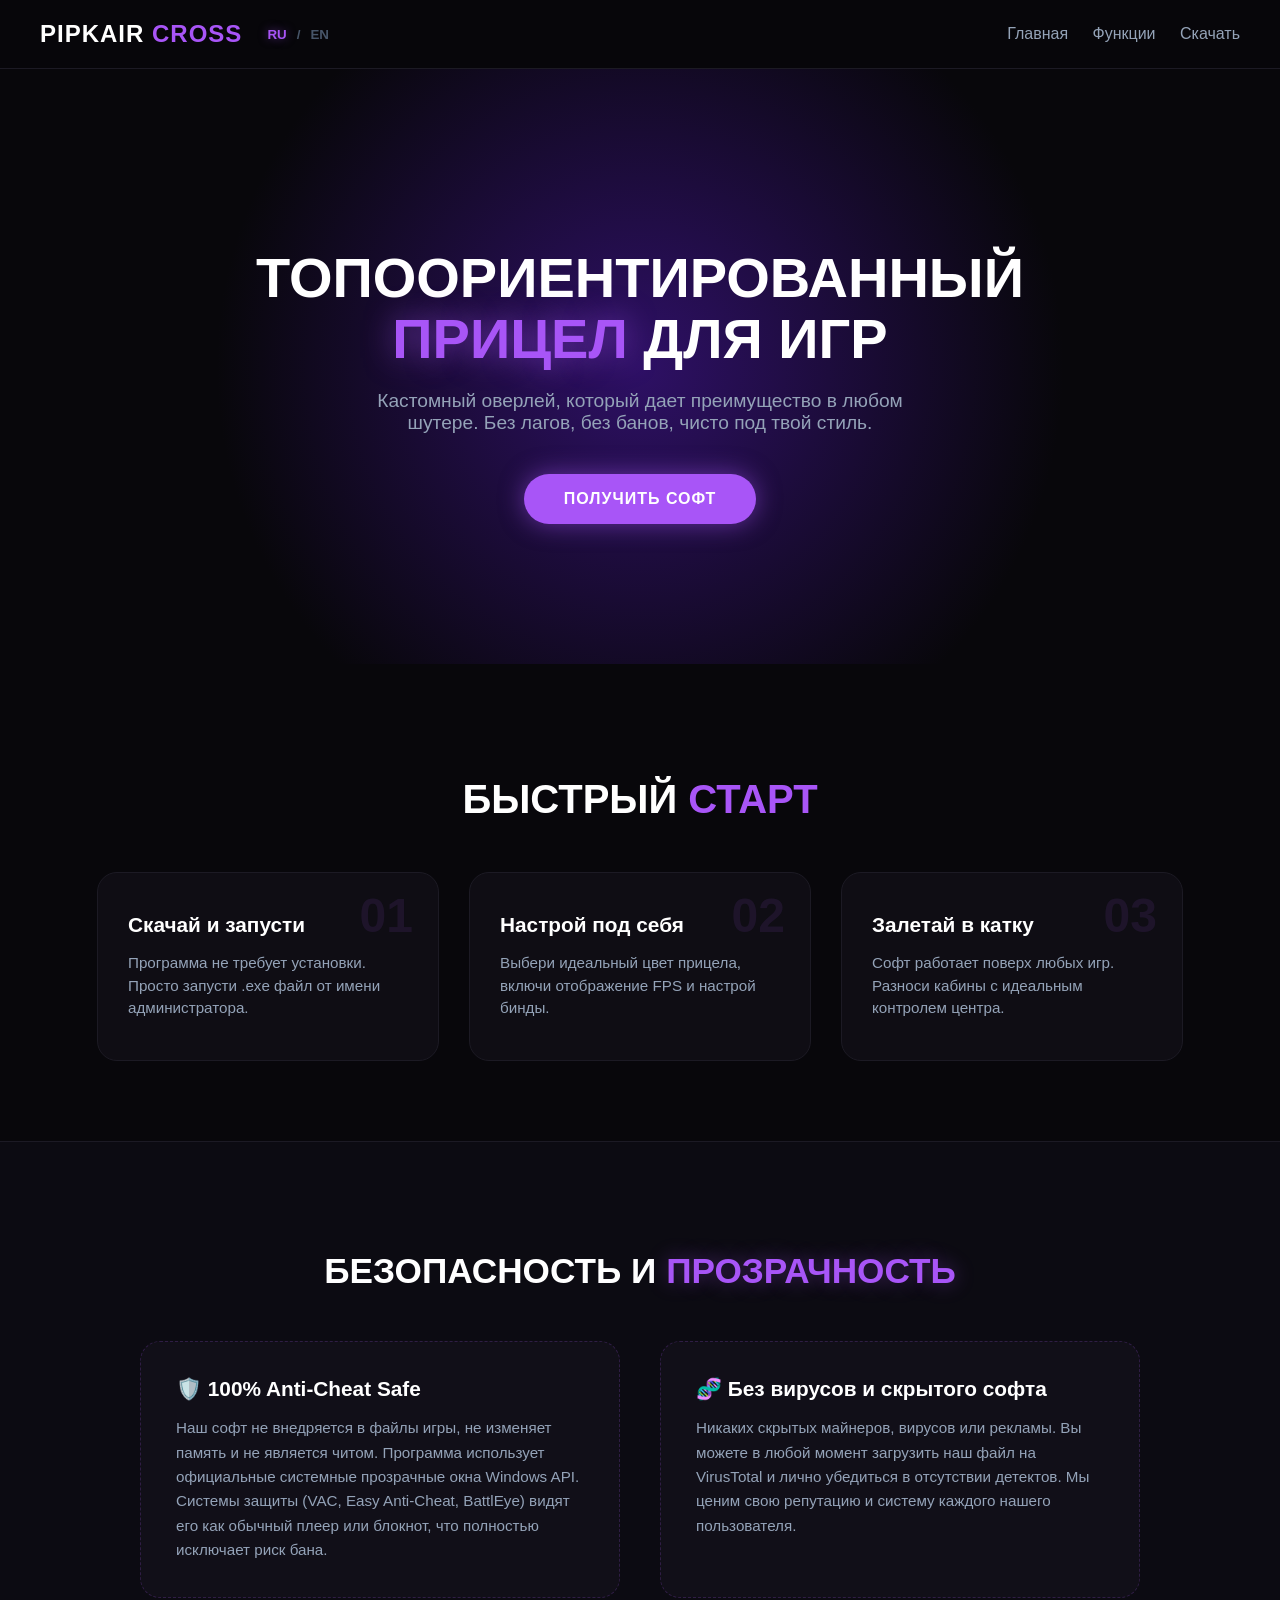
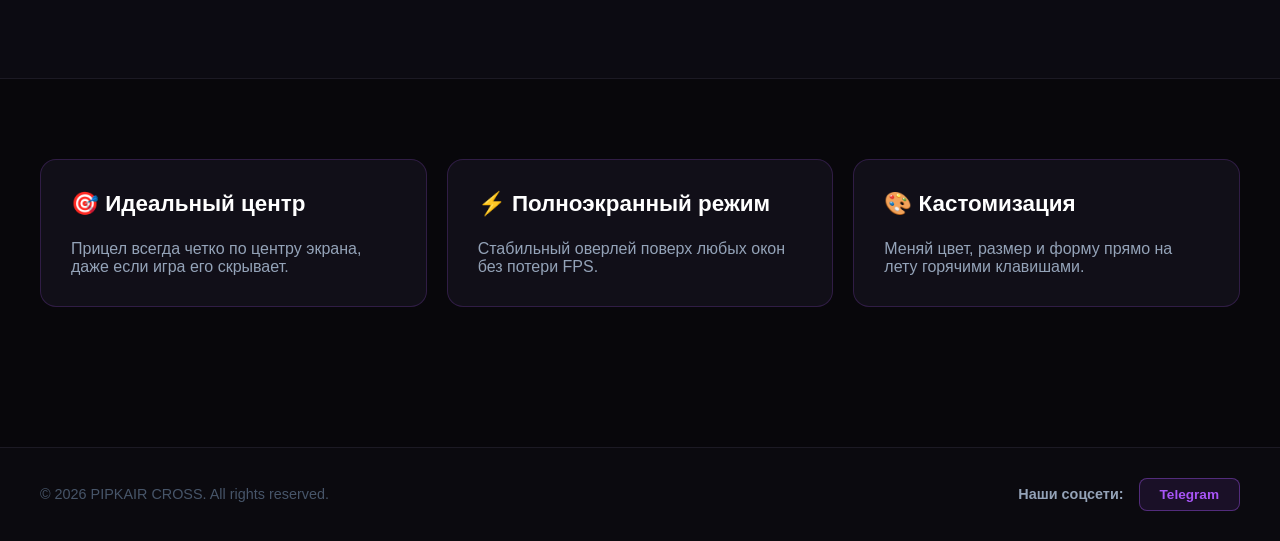
==== commit a3e82814: "Add files via upload" ====
--- a/index.html
+++ b/index.html
@@ -1,4 +1,4 @@
-++<!DOCTYPE html>
+<!DOCTYPE html>
 <html lang="ru">
 <head>
     <meta charset="UTF-8">
